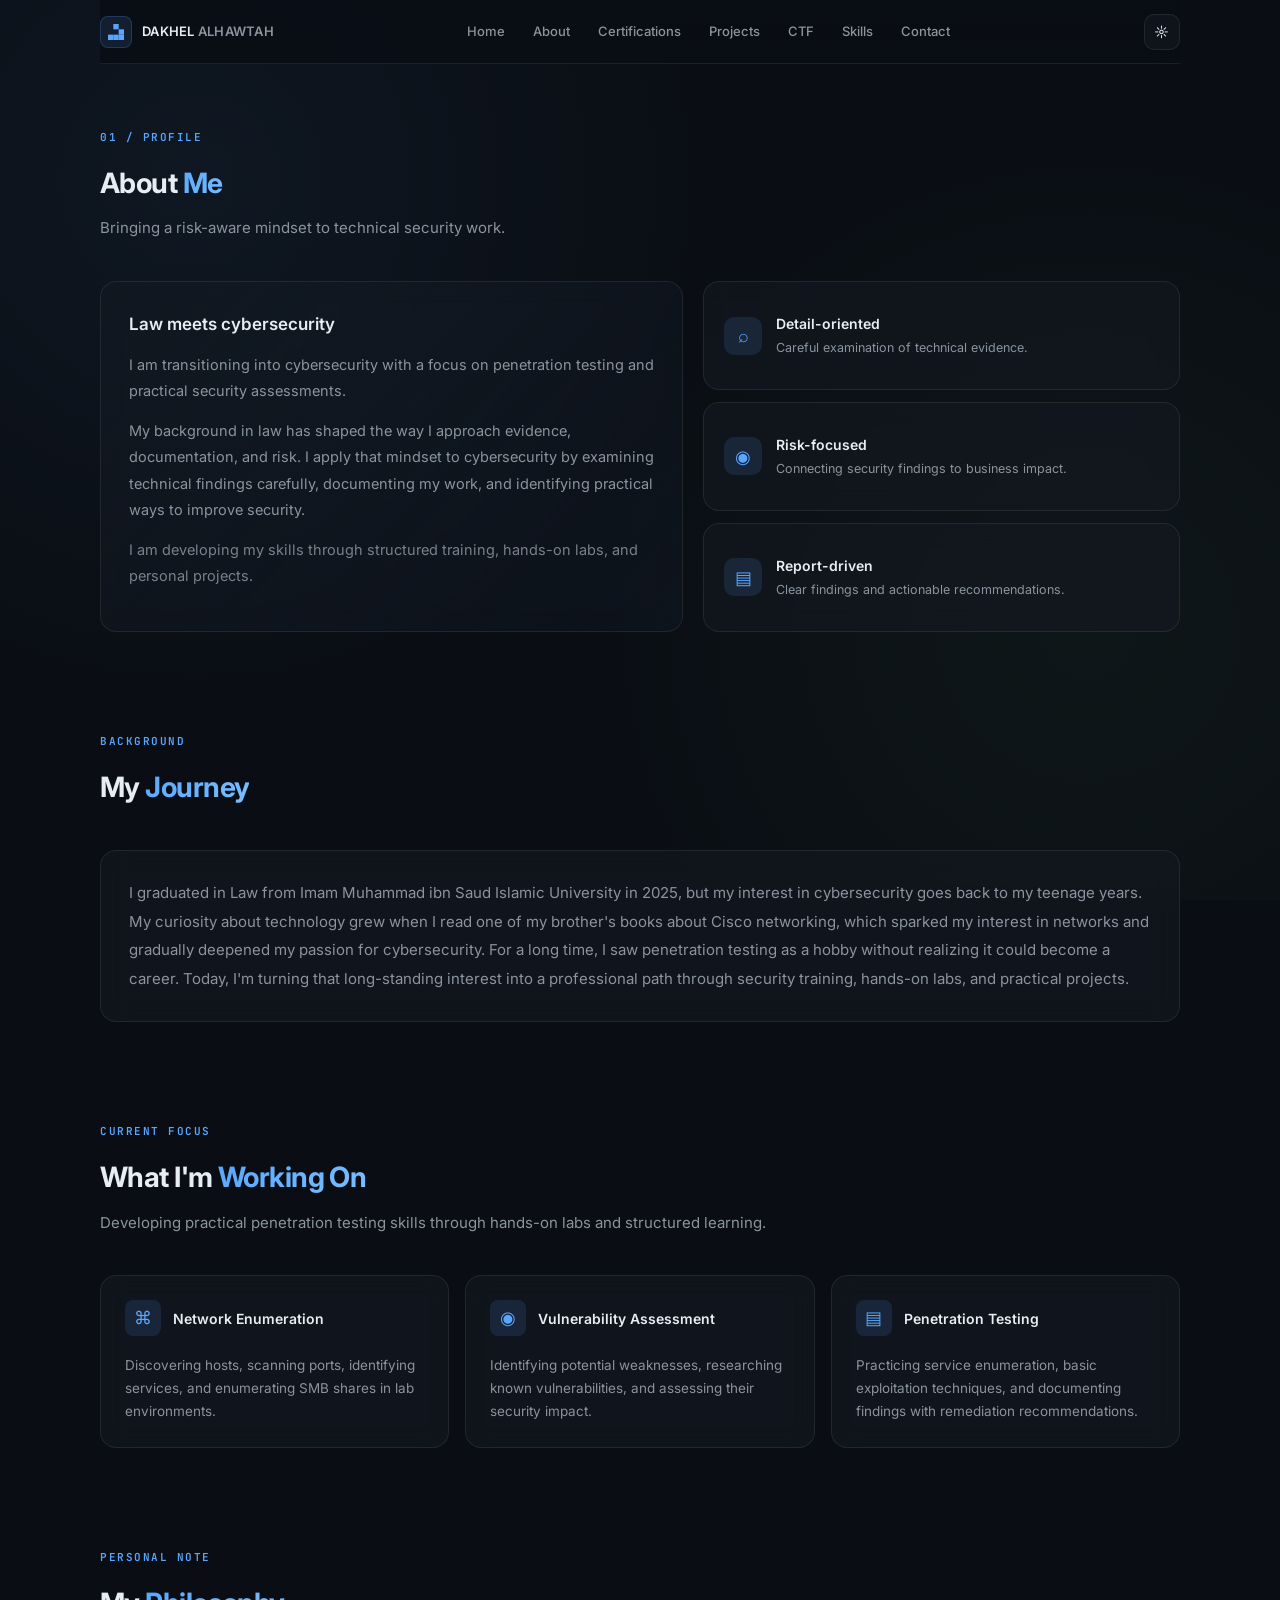
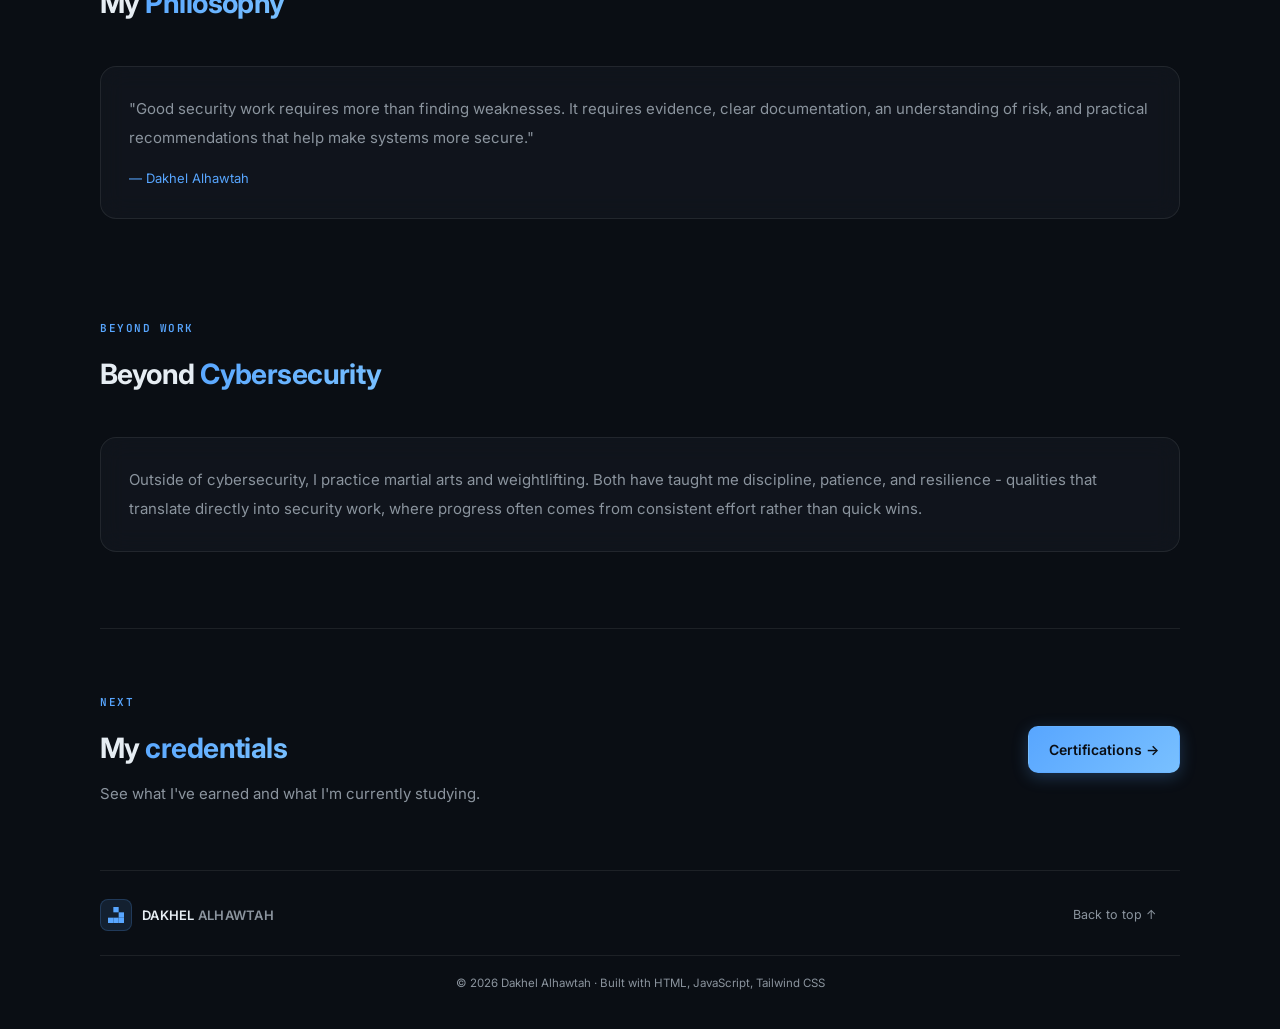
==== about.html @ 236fb813 "Add files via upload V2" ====
<!doctype html>
<html lang="en">
<head>
  <meta charset="utf-8">
  <meta name="viewport" content="width=device-width, initial-scale=1">
  <meta name="theme-color" content="#061018">
  <meta name="description" content="About Dakhel Alhawtah — cybersecurity professional transitioning from law into penetration testing and security assessments.">
  <title>About — Dakhel Alhawtah</title>
  <link rel="preconnect" href="https://fonts.googleapis.com">
  <link rel="preconnect" href="https://fonts.gstatic.com" crossorigin>
  <link href="https://fonts.googleapis.com/css2?family=Inter:wght@400;500;600;700;800&family=JetBrains+Mono:wght@400;500;600&display=swap" rel="stylesheet">
  <link rel="stylesheet" href="style.css">
</head>
<body>
  <header class="site-header">
    <a class="brand" href="index.html" aria-label="Dakhel home">
      <span class="brand-mark">
        <svg viewBox="0 0 3 3" xmlns="http://www.w3.org/2000/svg" width="16" height="16" aria-hidden="true">
          <rect x="1" y="0" width="1" height="1" fill="currentColor"/>
          <rect x="2" y="1" width="1" height="1" fill="currentColor"/>
          <rect x="0" y="2" width="1" height="1" fill="currentColor"/>
          <rect x="1" y="2" width="1" height="1" fill="currentColor"/>
          <rect x="2" y="2" width="1" height="1" fill="currentColor"/>
        </svg>
      </span>
      <span>DAKHEL <b>ALHAWTAH</b></span>
    </a>
    <button class="menu-toggle" id="menuToggle" aria-label="Open navigation" aria-expanded="false" type="button">☰</button>
    <nav class="nav" id="nav">
      <a href="index.html">Home</a>
      <a class="active" href="about.html">About</a>
      <a href="certifications.html">Certifications</a>
      <a href="projects.html">Projects</a>
      <a href="ctf.html">CTF</a>
      <a href="skills.html">Skills</a>
      <a href="contact.html">Contact</a>
    </nav>
    <button class="theme-toggle" id="themeToggle" aria-label="Toggle theme" type="button">☼</button>
  </header>

  <main>
    <section class="content-section section-wrap" id="about" style="padding-top:64px;">
      <div class="section-heading">
        <p class="eyebrow">01 / PROFILE</p>
        <h2>About <span>Me</span></h2>
        <p>Bringing a risk-aware mindset to technical security work.</p>
      </div>
      <div class="about-grid">
        <article class="panel about-main">
          <h3>Law meets cybersecurity</h3>
          <p>I am transitioning into cybersecurity with a focus on penetration testing and practical security assessments.</p>
          <p>My background in law has shaped the way I approach evidence, documentation, and risk. I apply that mindset to cybersecurity by examining technical findings carefully, documenting my work, and identifying practical ways to improve security.</p>
          <p class="muted">I am developing my skills through structured training, hands-on labs, and personal projects.</p>
        </article>
        <div class="value-cards">
          <article class="mini-panel"><span class="mini-icon">⌕</span><div><h3>Detail-oriented</h3><p>Careful examination of technical evidence.</p></div></article>
          <article class="mini-panel"><span class="mini-icon">◉</span><div><h3>Risk-focused</h3><p>Connecting security findings to business impact.</p></div></article>
          <article class="mini-panel"><span class="mini-icon">▤</span><div><h3>Report-driven</h3><p>Clear findings and actionable recommendations.</p></div></article>
        </div>
      </div>
    </section>

    <section class="content-section section-wrap">
      <div class="section-heading">
        <p class="eyebrow">BACKGROUND</p>
        <h2>My <span>Journey</span></h2>
      </div>
      <article class="panel" style="padding:28px;">
        <p style="font-size:15px;line-height:1.9;color:var(--muted);">
            I graduated in Law from Imam Muhammad ibn Saud Islamic University in 2025, but my interest in cybersecurity goes back to my teenage years. My curiosity about technology grew when I read one of my brother's books about Cisco networking, which sparked my interest in networks and gradually deepened my passion for cybersecurity.

            For a long time, I saw penetration testing as a hobby without realizing it could become a career. Today, I'm turning that long-standing interest into a professional path through security training, hands-on labs, and practical projects.
        </p>
      </article>
    </section>


    <section class="content-section section-wrap">
    <div class="section-heading">
        <p class="eyebrow">CURRENT FOCUS</p>
        <h2>What I'm <span>Working On</span></h2>
        <p>Developing practical penetration testing skills through hands-on labs and structured learning.</p>
    </div>

    <div class="skills-grid">
        <article class="panel skill-panel">
        <div class="skill-heading">
            <span>⌘</span>
            <h3>Network Enumeration</h3>
        </div>
        <p style="font-size:13.5px;color:var(--muted);line-height:1.7;">
            Discovering hosts, scanning ports, identifying services, and enumerating SMB shares in lab environments.
        </p>
        </article>

        <article class="panel skill-panel">
        <div class="skill-heading">
            <span>◉</span>
            <h3>Vulnerability Assessment</h3>
        </div>
        <p style="font-size:13.5px;color:var(--muted);line-height:1.7;">
            Identifying potential weaknesses, researching known vulnerabilities, and assessing their security impact.
        </p>
        </article>

        <article class="panel skill-panel">
        <div class="skill-heading">
            <span>▤</span>
            <h3>Penetration Testing</h3>
        </div>
        <p style="font-size:13.5px;color:var(--muted);line-height:1.7;">
            Practicing service enumeration, basic exploitation techniques, and documenting findings with remediation recommendations.
        </p>
        </article>
    </div>
    </section>


    <section class="content-section section-wrap">
      <div class="section-heading">
        <p class="eyebrow">PERSONAL NOTE</p>
        <h2>My <span>Philosophy</span></h2>
      </div>
      <article class="panel" style="padding:28px;">
        <p style="font-size:15px;line-height:1.9;color:var(--muted);">
          "Good security work requires more than finding weaknesses. It requires evidence, clear documentation, an understanding of risk, and practical recommendations that help make systems more secure."
        </p>
        <p style="margin-top:16px;font-size:13px;color:var(--accent);">— Dakhel Alhawtah</p>
      </article>
    </section>

    <section class="content-section section-wrap">
      <div class="section-heading">
        <p class="eyebrow">BEYOND WORK</p>
        <h2>Beyond <span>Cybersecurity</span></h2>
      </div>
      <article class="panel" style="padding:28px;">
        <p style="font-size:15px;line-height:1.9;color:var(--muted);">
          Outside of cybersecurity, I practice martial arts and weightlifting. Both have taught me discipline, patience, and resilience - qualities that translate directly into security work, where progress often comes from consistent effort rather than quick wins.
        </p>
      </article>
    </section>

    <section class="contact-section section-wrap">
      <div>
        <p class="eyebrow">NEXT</p>
        <h2>My <span>credentials</span></h2>
        <p>See what I've earned and what I'm currently studying.</p>
      </div>
      <div class="contact-actions">
        <a class="button primary" href="certifications.html">Certifications →</a>
      </div>
    </section>
  </main>

  <footer class="site-footer section-wrap">
    <a class="brand" href="index.html">
      <span class="brand-mark">
        <svg viewBox="0 0 3 3" xmlns="http://www.w3.org/2000/svg" width="16" height="16" aria-hidden="true">
          <rect x="1" y="0" width="1" height="1" fill="currentColor"/>
          <rect x="2" y="1" width="1" height="1" fill="currentColor"/>
          <rect x="0" y="2" width="1" height="1" fill="currentColor"/>
          <rect x="1" y="2" width="1" height="1" fill="currentColor"/>
          <rect x="2" y="2" width="1" height="1" fill="currentColor"/>
        </svg>
      </span>
      <span>DAKHEL <b>ALHAWTAH</b></span>
    </a>
    <a href="#about" class="back-top">Back to top ↑</a>
    <small>© <span id="year"></span> Dakhel Alhawtah · Built with HTML, JavaScript, Tailwind CSS</small>
  </footer>
  <script src="script.js"></script>
</body>
</html>
---- style.css ----
:root{
  --bg:#0a0e14;
  --bg-2:#0f141b;
  --panel:rgba(20,26,34,0.6);
  --panel-solid:#141a22;
  --text:#e6edf3;
  --muted:#8b949e;
  --border:rgba(255,255,255,0.08);
  --border-hover:rgba(255,255,255,0.16);
  --accent:#58a6ff;
  --accent-soft:rgba(88,166,255,0.12);
  --green:#7ee787;
  --shadow:0 8px 32px rgba(0,0,0,0.4);
  --radius:12px;
  --radius-lg:16px;
}

*{box-sizing:border-box;margin:0;padding:0}
html{scroll-behavior:smooth;scroll-padding-top:90px}

body{
  background:var(--bg);
  background-image:
    radial-gradient(circle at 15% 20%, rgba(88,166,255,0.06) 0%, transparent 40%),
    radial-gradient(circle at 85% 70%, rgba(126,231,135,0.04) 0%, transparent 40%);
  background-attachment:fixed;
  color:var(--text);
  font-family:Inter,-apple-system,BlinkMacSystemFont,"Segoe UI",sans-serif;
  line-height:1.65;
  font-size:15px;
  overflow-x:hidden;
  -webkit-font-smoothing:antialiased;
  min-height:100vh;
}
body.light{
  --bg:#fafbfc;
  --bg-2:#ffffff;
  --panel:rgba(255,255,255,0.7);
  --panel-solid:#ffffff;
  --text:#1f2328;
  --muted:#59636e;
  --border:rgba(0,0,0,0.08);
  --border-hover:rgba(0,0,0,0.16);
  --accent:#0969da;
  --accent-soft:rgba(9,105,218,0.08);
  --green:#1a7f37;
  --shadow:0 8px 32px rgba(0,0,0,0.08);
}
a{color:inherit;text-decoration:none}
button{font:inherit;cursor:pointer}

/* HEADER */
.site-header{
  height:64px;
  display:flex;
  align-items:center;
  justify-content:space-between;
  gap:20px;
  border-bottom:1px solid var(--border);
  position:sticky;
  top:0;
  z-index:100;
  background:color-mix(in srgb,var(--bg) 85%,transparent);
  backdrop-filter:blur(16px);
  -webkit-backdrop-filter:blur(16px);
}
.section-wrap,.site-header{
  width:min(1080px,calc(100% - 40px));
  margin-inline:auto;
}
.brand{
  display:inline-flex;
  align-items:center;
  gap:10px;
  font-size:13px;
  letter-spacing:0.02em;
  font-weight:600;
  transition:opacity .2s;
}
.brand:hover{opacity:.85}
.brand b{font-weight:600;color:var(--muted)}
.brand-mark{
  width:32px;
  height:32px;
  display:grid;
  place-items:center;
  border-radius:8px;
  background:var(--accent-soft);
  border:1px solid rgba(88,166,255,0.2);
  color:var(--accent);
  transition:all .25s;
}
.brand:hover .brand-mark{
  background:var(--accent);
  color:var(--bg);
  transform:rotate(-4deg) scale(1.05);
}
.nav{display:flex;gap:4px;align-items:center}
.nav a{
  font-size:13px;
  color:var(--muted);
  padding:8px 12px;
  border-radius:8px;
  transition:all .2s;
  font-weight:500;
}
.nav a:hover{color:var(--text);background:var(--accent-soft)}
.nav a.active{
  color:var(--accent);
  background:var(--accent-soft);
}
.theme-toggle,.menu-toggle{
  border:1px solid var(--border);
  background:var(--panel);
  color:var(--text);
  width:36px;
  height:36px;
  border-radius:10px;
  font-size:14px;
  display:grid;
  place-items:center;
  transition:all .2s;
  backdrop-filter:blur(8px);
}
.theme-toggle:hover,.menu-toggle:hover{
  border-color:var(--border-hover);
  background:var(--panel-solid);
}
.menu-toggle{display:none}

/* HERO */
.hero{
  padding:88px 0 72px;
  display:grid;
  grid-template-columns:1.1fr 0.9fr;
  gap:64px;
  align-items:center;
}
.eyebrow{
  font-size:11px;
  letter-spacing:0.14em;
  text-transform:uppercase;
  color:var(--accent);
  margin-bottom:14px;
  font-weight:600;
  font-family:'JetBrains Mono',monospace;
}
.hello{color:var(--muted);font-size:16px;margin-bottom:6px}
.hero h1{
  font-size:clamp(40px,5vw,60px);
  font-weight:800;
  letter-spacing:-0.03em;
  line-height:1.1;
  margin-bottom:14px;
  background:linear-gradient(135deg, var(--text) 30%, var(--accent) 100%);
  -webkit-background-clip:text;
  background-clip:text;
  -webkit-text-fill-color:transparent;
}
.hero h1 span{
  background:linear-gradient(135deg, var(--accent) 0%, #79c0ff 100%);
  -webkit-background-clip:text;
  background-clip:text;
  -webkit-text-fill-color:transparent;
}
.hero h2{
  font-size:17px;
  font-weight:400;
  color:var(--muted);
  margin-bottom:22px;
  line-height:1.55;
}
.hero h2 i{font-style:normal;color:var(--border-hover);margin:0 8px}
.hero-description{
  font-size:15px;
  color:var(--muted);
  max-width:500px;
  margin-bottom:32px;
  line-height:1.75;
}
.hero-actions{display:flex;gap:12px;flex-wrap:wrap}
.button{
  display:inline-flex;
  align-items:center;
  gap:8px;
  padding:11px 20px;
  border-radius:10px;
  font-size:14px;
  font-weight:600;
  transition:all .25s cubic-bezier(0.4, 0, 0.2, 1);
  border:1px solid transparent;
  cursor:pointer;
}
.button.primary{
  background:linear-gradient(135deg, var(--accent) 0%, #79c0ff 100%);
  color:#0a0e14;
  box-shadow:0 4px 16px rgba(88,166,255,0.25);
}
.button.primary:hover{
  transform:translateY(-2px);
  box-shadow:0 8px 24px rgba(88,166,255,0.35);
}
.button.secondary{
  border-color:var(--border);
  color:var(--text);
  background:var(--panel);
  backdrop-filter:blur(8px);
}
.button.secondary:hover{
  border-color:var(--accent);
  color:var(--accent);
  background:var(--accent-soft);
}

.social-links{
  display:flex;
  gap:20px;
  margin-top:30px;
}
.social-links a{
  font-size:13px;
  color:var(--muted);
  display:inline-flex;
  align-items:center;
  gap:8px;
  transition:color .2s;
  font-weight:500;
}
.social-links a:hover{color:var(--accent)}
.social-links a span{font-size:13px}

.location{
  display:flex;
  align-items:center;
  gap:8px;
  font-size:12px;
  color:var(--muted);
  margin-top:28px;
}
.location span{font-size:14px;color:var(--accent)}
.status-dot{
  width:6px;height:6px;border-radius:50%;
  background:var(--green);
  display:inline-block;
  margin-left:4px;
  box-shadow:0 0 8px var(--green);
  animation:pulse 2s ease-in-out infinite;
}
@keyframes pulse{
  0%,100%{opacity:1}
  50%{opacity:0.5}
}

/* TERMINAL */
.hero-visual{
  position:relative;
  display:grid;
  place-items:center;
  height:340px;
}
.terminal-window{
  width:100%;
  max-width:420px;
  background:var(--bg-2);
  border:1px solid var(--border);
  border-radius:var(--radius-lg);
  overflow:hidden;
  font-family:'JetBrains Mono',monospace;
  box-shadow:var(--shadow), 0 0 0 1px rgba(88,166,255,0.05);
  transition:transform .3s;
}
.terminal-window:hover{transform:translateY(-4px)}
.terminal-top{
  display:flex;
  align-items:center;
  gap:8px;
  padding:12px 16px;
  border-bottom:1px solid var(--border);
  background:var(--panel-solid);
}
.terminal-top>span{
  width:11px;height:11px;border-radius:50%;
  background:#3d4450;
}
.terminal-top>span:nth-child(1){background:#ff5f56}
.terminal-top>span:nth-child(2){background:#ffbd2e}
.terminal-top>span:nth-child(3){background:#27c93f}
.terminal-top small{
  margin-left:auto;
  font-size:11px;
  color:var(--muted);
}
.terminal-content{
  padding:20px 18px;
  font-size:12.5px;
  line-height:2;
}
.terminal-content p{margin-bottom:6px}
.term-green{color:var(--green)}
.term-blue{color:var(--accent)}
.term-output{color:var(--muted);padding-left:12px}
.cursor{
  display:inline-block;
  width:8px;
  height:14px;
  background:var(--accent);
  vertical-align:middle;
  animation:blink 1s steps(2) infinite;
}
@keyframes blink{50%{opacity:0}}

/* STATS */
.stats-strip{
  display:grid;
  grid-template-columns:repeat(4,1fr);
  gap:0;
  margin-top:56px;
  padding:28px 0;
  border-top:1px solid var(--border);
  border-bottom:1px solid var(--border);
}
.stats-strip>div{
  display:flex;
  flex-direction:column;
  align-items:center;
  gap:6px;
  border-right:1px solid var(--border);
  padding:0 16px;
}
.stats-strip>div:last-child{border-right:0}
.stats-strip strong{
  font-size:24px;
  font-weight:700;
  background:linear-gradient(135deg, var(--text), var(--accent));
  -webkit-background-clip:text;
  background-clip:text;
  -webkit-text-fill-color:transparent;
  letter-spacing:-0.02em;
}
.stats-strip strong span{
  background:linear-gradient(135deg, var(--accent), #79c0ff);
  -webkit-background-clip:text;
  background-clip:text;
  -webkit-text-fill-color:transparent;
}
.stats-strip small{
  font-size:11.5px;
  color:var(--muted);
  text-align:center;
  font-weight:500;
}

/* CONTENT */
.content-section{padding:80px 0 20px}
.section-heading{margin-bottom:40px}
.section-heading h2,.contact-section h2{
  font-size:28px;
  font-weight:700;
  letter-spacing:-0.02em;
  margin-bottom:10px;
}
.section-heading h2 span,.contact-section h2 span{
  background:linear-gradient(135deg, var(--accent), #79c0ff);
  -webkit-background-clip:text;
  background-clip:text;
  -webkit-text-fill-color:transparent;
}
.section-heading>p:last-child,.contact-section>div>p:not(.eyebrow){
  font-size:15px;
  color:var(--muted);
  line-height:1.65;
}

/* CARDS */
.panel,.mini-panel,.credential-card,.project-card,.ctf-card{
  background:var(--panel);
  border:1px solid var(--border);
  border-radius:var(--radius-lg);
  backdrop-filter:blur(12px);
  -webkit-backdrop-filter:blur(12px);
  transition:all .3s cubic-bezier(0.4, 0, 0.2, 1);
}

/* ABOUT */
.about-grid{
  display:grid;
  grid-template-columns:1.1fr 0.9fr;
  gap:20px;
}
.about-main{
  padding:28px;
  background:linear-gradient(135deg, var(--panel) 0%, rgba(88,166,255,0.03) 100%);
}
.about-main:hover{
  border-color:var(--border-hover);
  transform:translateY(-2px);
}
.about-main h3{
  font-size:17px;
  margin-bottom:14px;
  font-weight:600;
}
.about-main p{
  font-size:14.5px;
  color:var(--muted);
  margin-bottom:14px;
  line-height:1.8;
}
.about-main .muted{opacity:.85}
.value-cards{display:grid;gap:12px}
.mini-panel{
  display:flex;
  align-items:center;
  gap:14px;
  padding:18px 20px;
}
.mini-panel:hover{
  border-color:var(--accent);
  background:var(--accent-soft);
  transform:translateX(4px);
}
.mini-icon{
  color:var(--accent);
  font-size:18px;
  flex-shrink:0;
  width:38px;
  height:38px;
  display:grid;
  place-items:center;
  background:var(--accent-soft);
  border-radius:10px;
}
.mini-panel h3{
  font-size:14px;
  margin-bottom:3px;
  font-weight:600;
}
.mini-panel p{
  font-size:12.5px;
  color:var(--muted);
}

/* CERTIFICATIONS */
.credential-grid{
  display:grid;
  grid-template-columns:repeat(2,1fr);
  gap:14px;
}
.credential-card{
  padding:20px 22px;
  display:flex;
  align-items:center;
  gap:16px;
}
.credential-card:hover{
  border-color:var(--border-hover);
  transform:translateY(-2px);
  box-shadow:0 8px 24px rgba(0,0,0,0.2);
}
.credential-icon{
  width:44px;
  height:44px;
  flex-shrink:0;
  display:grid;
  place-items:center;
  background:linear-gradient(135deg, var(--accent-soft), rgba(88,166,255,0.04));
  border:1px solid rgba(88,166,255,0.15);
  color:var(--accent);
  border-radius:10px;
  font-size:12px;
  font-weight:700;
  font-family:'JetBrains Mono',monospace;
}
.credential-card h3{
  font-size:14px;
  margin-bottom:3px;
  font-weight:600;
}
.credential-card p{
  font-size:12.5px;
  color:var(--muted);
}
.credential-tag{
  margin-left:auto;
  font-size:10.5px;
  color:var(--green);
  background:rgba(126,231,135,0.1);
  border:1px solid rgba(126,231,135,0.2);
  padding:4px 10px;
  border-radius:6px;
  white-space:nowrap;
  font-weight:600;
  font-family:'JetBrains Mono',monospace;
}
.credential-tag.training{
  color:var(--accent);
  background:var(--accent-soft);
  border-color:rgba(88,166,255,0.2);
}
.learning-bar{
  display:flex;
  align-items:center;
  gap:16px;
  padding:20px 22px;
  margin-top:16px;
  background:linear-gradient(135deg, var(--accent-soft), transparent);
  border:1px solid rgba(88,166,255,0.2);
  border-radius:var(--radius-lg);
}
.learning-icon{
  color:var(--accent);
  font-size:20px;
  width:36px;
  height:36px;
  display:grid;
  place-items:center;
  background:var(--accent-soft);
  border-radius:8px;
}
.learning-bar b{
  font-size:14px;
  font-weight:600;
  display:block;
  color:var(--accent);
}
.learning-bar p{
  font-size:13px;
  color:var(--muted);
  margin-top:2px;
}
.learning-bar p span{color:var(--border-hover);margin:0 6px}

/* CTF */
.ctf-card{
  display:flex;
  gap:24px;
  padding:28px;
  position:relative;
  overflow:hidden;
  transition:all .3s cubic-bezier(0.4, 0, 0.2, 1);
}

.ctf-card::before{
  content:"";
  position:absolute;
  top:0;
  left:0;
  right:0;
  height:2px;
  background:linear-gradient(90deg, transparent, var(--accent), transparent);
  opacity:0;
  transition:opacity .3s;
}

.ctf-card:hover{
  border-color:var(--accent);
  transform:translateY(-4px);
  box-shadow:0 16px 40px rgba(88,166,255,0.15), 0 0 24px rgba(88,166,255,0.08);
}

.ctf-card:hover::before{
  opacity:1;
}

.ctf-emblem{
  width:52px;
  height:52px;
  flex-shrink:0;
  display:grid;
  place-items:center;
  background:linear-gradient(135deg, var(--accent-soft), rgba(126,231,135,0.08));
  border:1px solid rgba(88,166,255,0.2);
  border-radius:12px;
  color:var(--accent);
  font-size:26px;
}

.ctf-body{flex:1}

.ctf-title{
  display:flex;
  align-items:center;
  justify-content:space-between;
  gap:16px;
  margin-bottom:14px;
  flex-wrap:wrap;
}

.ctf-title h3{
  font-size:17px;
  font-weight:600;
}

.rank-pill{
  font-size:11.5px;
  color:var(--green);
  background:rgba(126,231,135,0.1);
  border:1px solid rgba(126,231,135,0.25);
  padding:6px 12px;
  border-radius:8px;
  white-space:nowrap;
  font-weight:600;
  font-family:'JetBrains Mono',monospace;
}

.ctf-body>p{
  font-size:14.5px;
  color:var(--muted);
  margin-bottom:16px;
  line-height:1.75;
}

/* ⚠️ هذه السطور كانت مفقودة */
.ctf-tags,.project-tags,.skill-tags{
  display:flex;
  gap:8px;
  flex-wrap:wrap;
  margin-top:14px;
}

.ctf-tags span,.project-tags span,.skill-tags span{
  font-size:11.5px;
  color:var(--muted);
  background:var(--bg-2);
  border:1px solid var(--border);
  padding:5px 11px;
  border-radius:6px;
  font-weight:500;
  transition:all .2s;
  display:inline-block;
}

.ctf-tags span:hover,.project-tags span:hover,.skill-tags span:hover{
  border-color:var(--accent);
  color:var(--accent);
}

.ctf-secondary{
  border-top:1px solid var(--border);
  margin-top:18px;
  padding-top:16px;
  display:flex;
  gap:14px;
  align-items:center;
  font-size:13px;
}

.ctf-secondary b{font-weight:600}
.ctf-secondary span{color:var(--muted)}

/* SKILLS */
.skills-grid{
  display:grid;
  grid-template-columns:repeat(3,1fr);
  gap:16px;
}
.skill-panel{padding:24px}
.skill-panel:hover{
  border-color:var(--accent);
  transform:translateY(-4px);
  box-shadow:0 12px 32px rgba(88,166,255,0.1);
}
.skill-heading{
  display:flex;
  align-items:center;
  gap:12px;
  margin-bottom:18px;
}
.skill-heading>span{
  color:var(--accent);
  font-size:18px;
  width:36px;
  height:36px;
  display:grid;
  place-items:center;
  background:var(--accent-soft);
  border-radius:8px;
}
.skill-heading h3{
  font-size:14px;
  font-weight:600;
}

/* PROJECTS */
.projects-grid{
  display:grid;
  grid-template-columns:repeat(2,1fr);
  gap:16px;
}
.project-card{
  padding:26px;
  display:flex;
  flex-direction:column;
  position:relative;
  overflow:hidden;
}
.project-card::before{
  content:"";
  position:absolute;
  top:0;left:0;right:0;
  height:2px;
  background:linear-gradient(90deg, transparent, var(--accent), transparent);
  opacity:0;
  transition:opacity .3s;
}
.project-card:hover::before{opacity:1}
.project-card:hover{
  border-color:var(--border-hover);
  transform:translateY(-4px);
  box-shadow:0 16px 40px rgba(0,0,0,0.25);
}
.project-top{
  display:flex;
  justify-content:space-between;
  align-items:center;
  margin-bottom:16px;
}
.project-symbol{
  font-size:22px;
  color:var(--accent);
  width:42px;
  height:42px;
  display:grid;
  place-items:center;
  background:var(--accent-soft);
  border-radius:10px;
}
.project-symbol.blue{color:#79c0ff;background:rgba(121,192,255,0.1)}
.project-symbol.purple{color:#a78bfa;background:rgba(167,139,250,0.1)}
.project-symbol.green{color:var(--green);background:rgba(126,231,135,0.1)}
.project-status{
  font-size:11px;
  color:var(--muted);
  background:var(--bg-2);
  border:1px solid var(--border);
  padding:5px 11px;
  border-radius:6px;
  font-weight:500;
}
.project-status i{
  display:inline-block;
  width:5px;height:5px;
  border-radius:50%;
  background:var(--green);
  margin-right:6px;
  box-shadow:0 0 6px var(--green);
  animation:pulse 2s infinite;
}
.project-type{
  font-size:10.5px;
  letter-spacing:0.12em;
  color:var(--accent);
  margin-bottom:8px;
  text-transform:uppercase;
  font-weight:600;
  font-family:'JetBrains Mono',monospace;
}
.project-card h3{
  font-size:16px;
  font-weight:600;
  margin-bottom:10px;
}
.project-card>p:not(.project-type){
  font-size:13.5px;
  color:var(--muted);
  line-height:1.7;
  margin-bottom:16px;
  flex-grow:1;
}
.project-tags{margin-bottom:20px}
.project-link{
  border-top:1px solid var(--border);
  padding-top:16px;
  margin-top:auto;
  font-size:13.5px;
  color:var(--accent);
  font-weight:600;
  display:flex;
  justify-content:space-between;
  align-items:center;
  transition:all .2s;
}
.project-link:hover{gap:12px}

/* CONTACT */
.contact-section{
  display:flex;
  align-items:center;
  justify-content:space-between;
  gap:32px;
  padding:64px 0;
  margin-top:56px;
  border-top:1px solid var(--border);
  flex-wrap:wrap;
}
.contact-section h2{font-size:28px}
.contact-actions{display:flex;gap:12px;flex-wrap:wrap}

/* FOOTER */
.site-footer{
  display:grid;
  grid-template-columns:1fr 1fr auto;
  align-items:center;
  gap:24px;
  border-top:1px solid var(--border);
  padding:28px 0 36px;
}
.site-footer>p{
  font-size:12.5px;
  color:var(--muted);
  text-align:center;
}
.back-top{
  font-size:12.5px;
  color:var(--muted);
  text-align:right;
  transition:color .2s;
}
.back-top:hover{color:var(--accent)}
.site-footer>small{
  grid-column:1/-1;
  border-top:1px solid var(--border);
  padding-top:18px;
  text-align:center;
  color:var(--muted);
  font-size:11.5px;
}

/* RESPONSIVE */
@media(max-width:900px){
  .hero{grid-template-columns:1fr;gap:48px;padding:64px 0}
  .hero-visual{height:auto}
  .skills-grid{grid-template-columns:1fr 1fr}
  .skill-panel:last-child{grid-column:1/-1}
}
@media(max-width:700px){
  .section-wrap,.site-header{width:calc(100% - 32px)}
  .menu-toggle{display:grid}
  .nav{
    display:none;
    position:absolute;
    top:64px;
    left:0;
    right:0;
    padding:16px;
    background:var(--bg-2);
    border-bottom:1px solid var(--border);
    flex-direction:column;
    align-items:stretch;
    gap:4px;
  }
  .nav.open{display:flex}
  .nav a{padding:12px 16px}
  .stats-strip{
    grid-template-columns:repeat(2,1fr);
    row-gap:20px;
    padding:24px 0;
  }
  .stats-strip>div:nth-child(2){border-right:0}
  .stats-strip>div:nth-child(3),.stats-strip>div:nth-child(4){
    border-top:1px solid var(--border);
    padding-top:20px;
  }
  .about-grid,.credential-grid,.projects-grid,.skills-grid{grid-template-columns:1fr}
  .skill-panel:last-child{grid-column:auto}
  .ctf-card{flex-direction:column;padding:22px}
  .contact-section{flex-direction:column;align-items:flex-start}
  .site-footer{grid-template-columns:1fr;text-align:center}
  .site-footer>p,.back-top{text-align:center}
}

@media(prefers-reduced-motion:reduce){
  *,*::before,*::after{
    animation-duration:0.01ms !important;
    transition-duration:0.01ms !important;
  }
}

/* ============================================
   METHODOLOGY GRID — Phases I Follow
   ============================================ */

.methodology-grid{
  display:grid;
  grid-template-columns:1fr 1.15fr;
  gap:16px;
  align-items:stretch;
}

.methodology-intro{
  padding:28px;
  display:flex;
  flex-direction:column;
  justify-content:flex-start;
  position:relative;
  overflow:hidden;
  transition:all .3s cubic-bezier(0.4, 0, 0.2, 1);
}

.methodology-intro::before{
  content:"";
  position:absolute;
  top:0;
  left:0;
  right:0;
  height:2px;
  background:linear-gradient(90deg, transparent, var(--accent), transparent);
  opacity:0;
  transition:opacity .3s;
}

.methodology-intro:hover{
  border-color:var(--accent);
  transform:translateY(-4px);
  box-shadow:0 16px 40px rgba(88,166,255,0.15), 0 0 24px rgba(88,166,255,0.08);
}

.methodology-intro:hover::before{
  opacity:1;
}

.methodology-intro h3{
  font-size:16px;
  margin-bottom:14px;
  font-weight:600;
  color:var(--text);
}

.methodology-intro p{
  font-size:14px;
  line-height:1.8;
  color:var(--muted);
  margin-bottom:12px;
}

.methodology-intro .muted{
  opacity:.8;
  font-size:13.5px;
}

@media(max-width:800px){
  .methodology-grid{
    grid-template-columns:1fr;
  }
}

/* ============================================
   ARTISTIC PROGRESSIVE BLUR — Fade Effect
   ============================================ */

.blur-fade {
  position: relative;
  mask-image: linear-gradient(180deg,
    black 0%,
    black 40%,
    rgba(0,0,0,0.7) 70%,
    rgba(0,0,0,0.2) 90%,
    transparent 100%
  );
  -webkit-mask-image: linear-gradient(180deg,
    black 0%,
    black 40%,
    rgba(0,0,0,0.7) 70%,
    rgba(0,0,0,0.2) 90%,
    transparent 100%
  );
  pointer-events: none;
}

/* Optional: subtle blur overlay */
.blur-fade::after {
  content: "";
  position: absolute;
  inset: 0;
  background: linear-gradient(180deg,
    transparent 0%,
    transparent 50%,
    rgba(10,14,20,0.4) 80%,
    rgba(10,14,20,0.9) 100%
  );
  pointer-events: none;
}
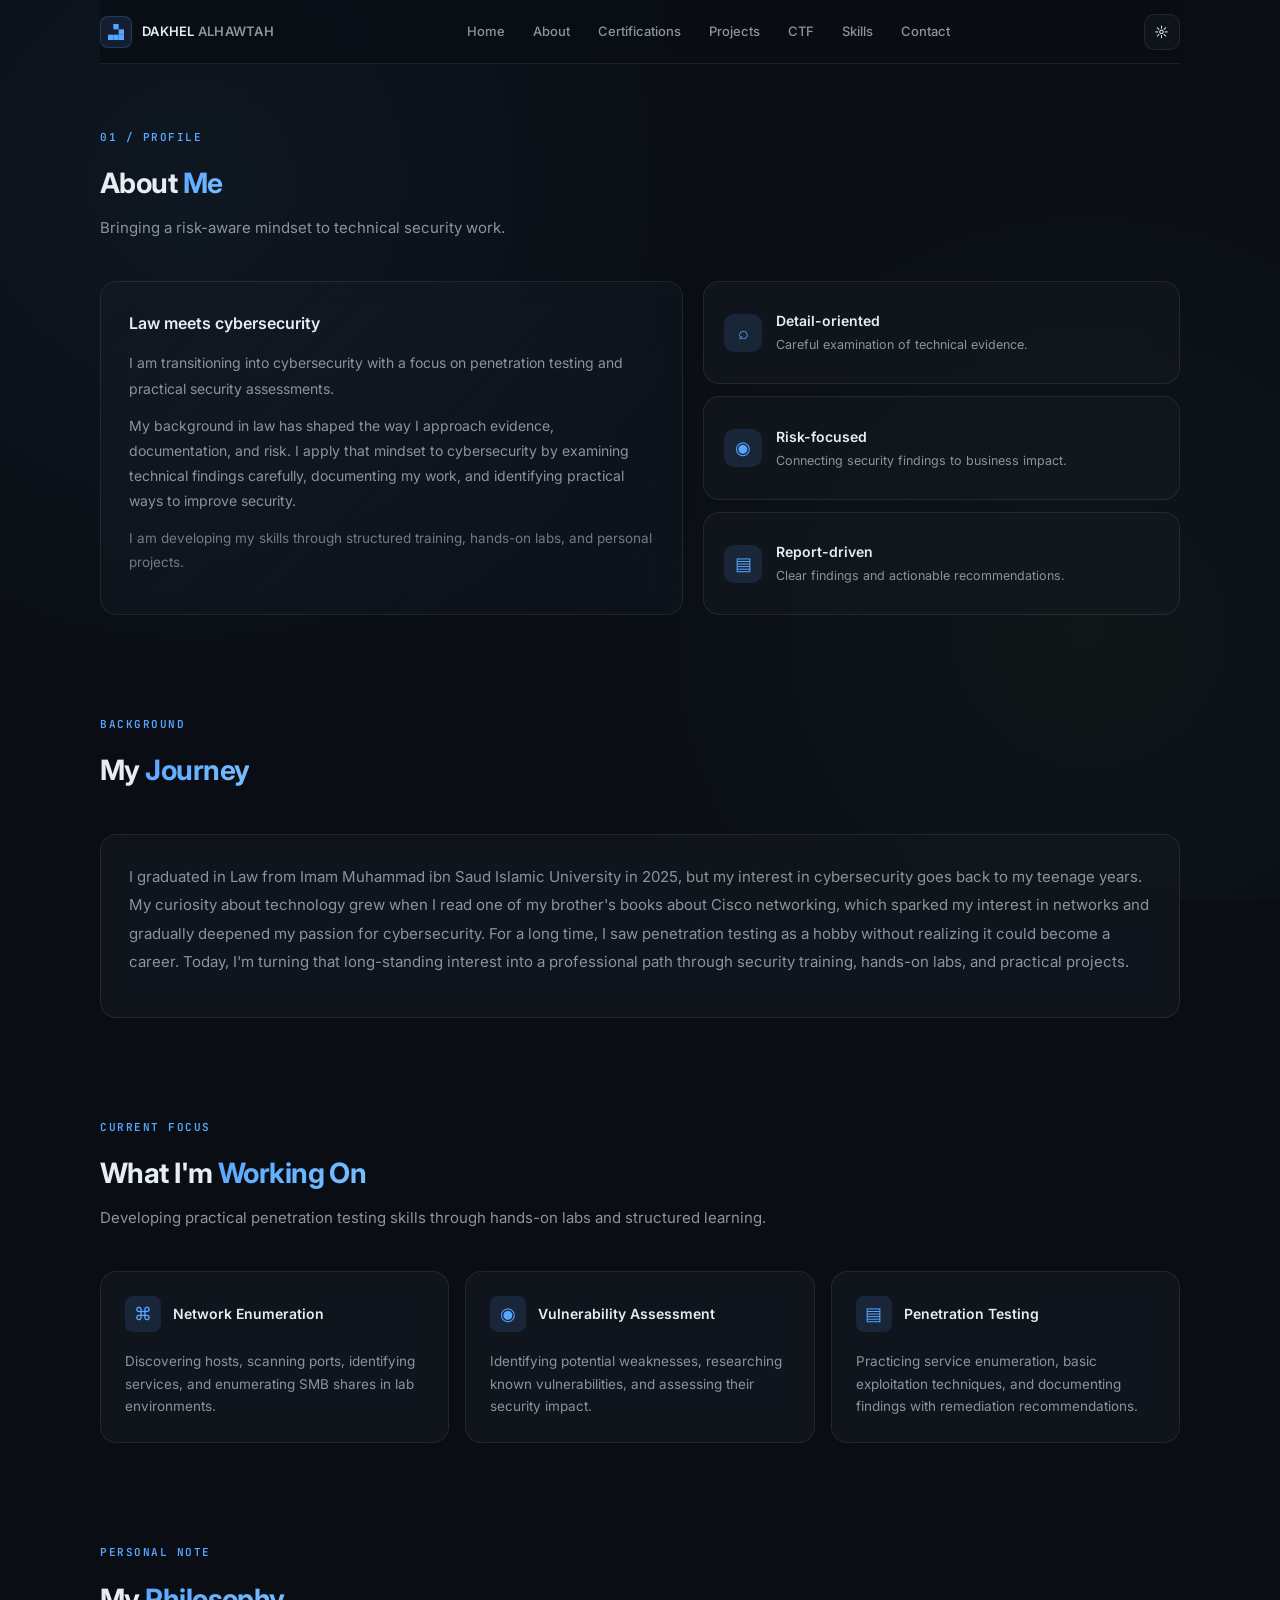
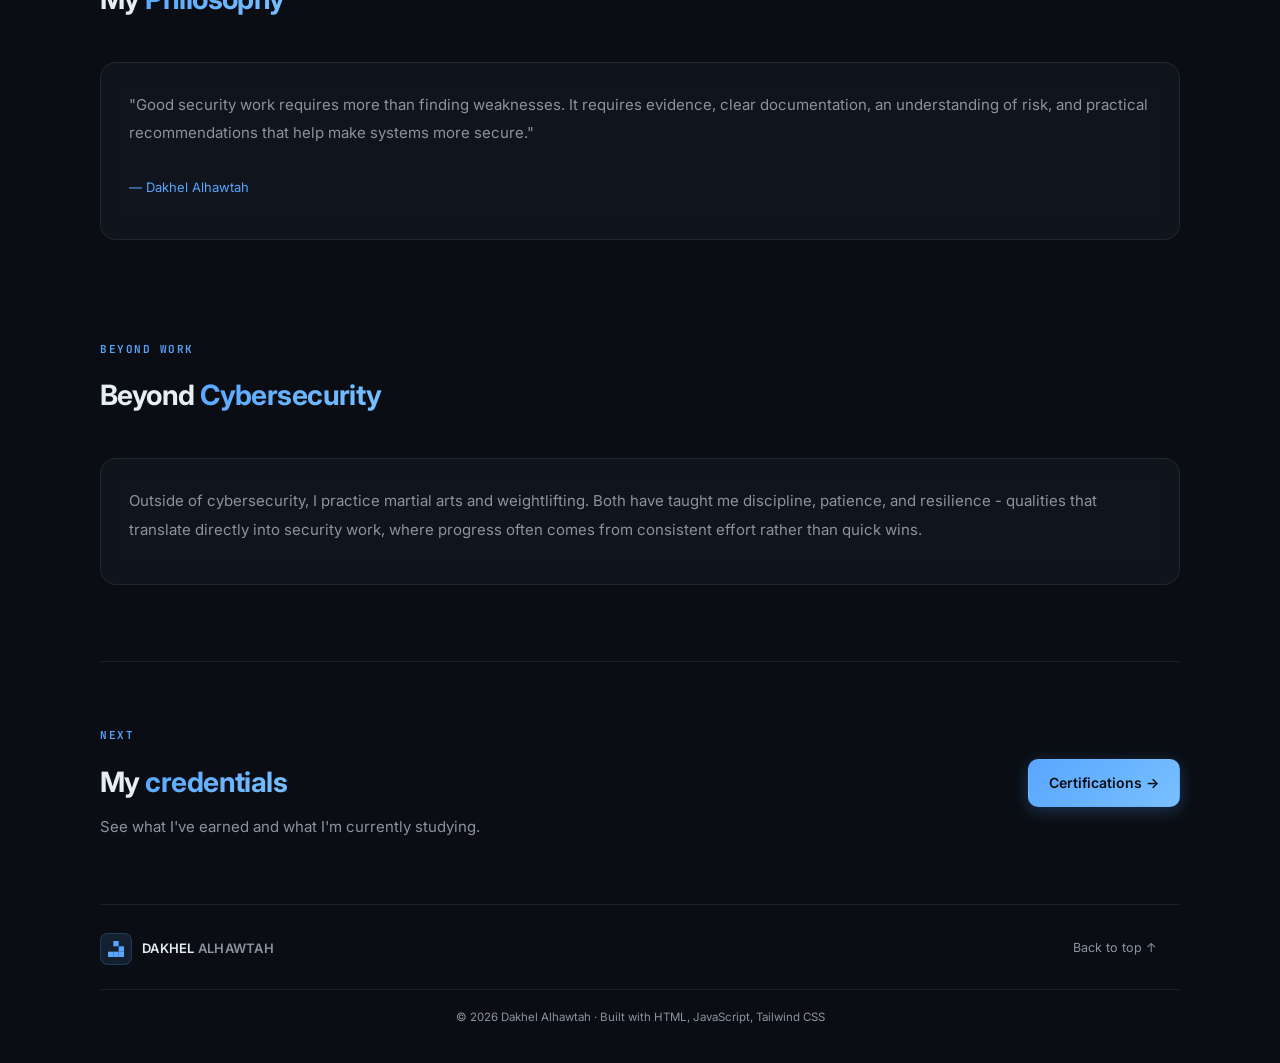
==== commit bb25b368: "update about.html fixing design" ====
--- a/about.html
+++ b/about.html
@@ -46,7 +46,8 @@
         <p>Bringing a risk-aware mindset to technical security work.</p>
       </div>
       <div class="about-grid">
-        <article class="panel about-main">
+        <!-- <article class="panel about-main"> -->
+        <article class="panel about-main methodology-intro">
           <h3>Law meets cybersecurity</h3>
           <p>I am transitioning into cybersecurity with a focus on penetration testing and practical security assessments.</p>
           <p>My background in law has shaped the way I approach evidence, documentation, and risk. I apply that mindset to cybersecurity by examining technical findings carefully, documenting my work, and identifying practical ways to improve security.</p>
@@ -65,8 +66,8 @@
         <p class="eyebrow">BACKGROUND</p>
         <h2>My <span>Journey</span></h2>
       </div>
-      <article class="panel" style="padding:28px;">
-        <p style="font-size:15px;line-height:1.9;color:var(--muted);">
+      <article class="panel methodology-intro">
+  <p style="font-size:15px;line-height:1.9;color:var(--muted);">
             I graduated in Law from Imam Muhammad ibn Saud Islamic University in 2025, but my interest in cybersecurity goes back to my teenage years. My curiosity about technology grew when I read one of my brother's books about Cisco networking, which sparked my interest in networks and gradually deepened my passion for cybersecurity.
 
             For a long time, I saw penetration testing as a hobby without realizing it could become a career. Today, I'm turning that long-standing interest into a professional path through security training, hands-on labs, and practical projects.
@@ -121,8 +122,8 @@
         <p class="eyebrow">PERSONAL NOTE</p>
         <h2>My <span>Philosophy</span></h2>
       </div>
-      <article class="panel" style="padding:28px;">
-        <p style="font-size:15px;line-height:1.9;color:var(--muted);">
+      <article class="panel methodology-intro">
+  <p style="font-size:15px;line-height:1.9;color:var(--muted);">
           "Good security work requires more than finding weaknesses. It requires evidence, clear documentation, an understanding of risk, and practical recommendations that help make systems more secure."
         </p>
         <p style="margin-top:16px;font-size:13px;color:var(--accent);">— Dakhel Alhawtah</p>
@@ -134,8 +135,8 @@
         <p class="eyebrow">BEYOND WORK</p>
         <h2>Beyond <span>Cybersecurity</span></h2>
       </div>
-      <article class="panel" style="padding:28px;">
-        <p style="font-size:15px;line-height:1.9;color:var(--muted);">
+      <article class="panel methodology-intro">
+  <p style="font-size:15px;line-height:1.9;color:var(--muted);">
           Outside of cybersecurity, I practice martial arts and weightlifting. Both have taught me discipline, patience, and resilience - qualities that translate directly into security work, where progress often comes from consistent effort rather than quick wins.
         </p>
       </article>
@@ -171,4 +172,4 @@
   </footer>
   <script src="script.js"></script>
 </body>
-</html>+</html>
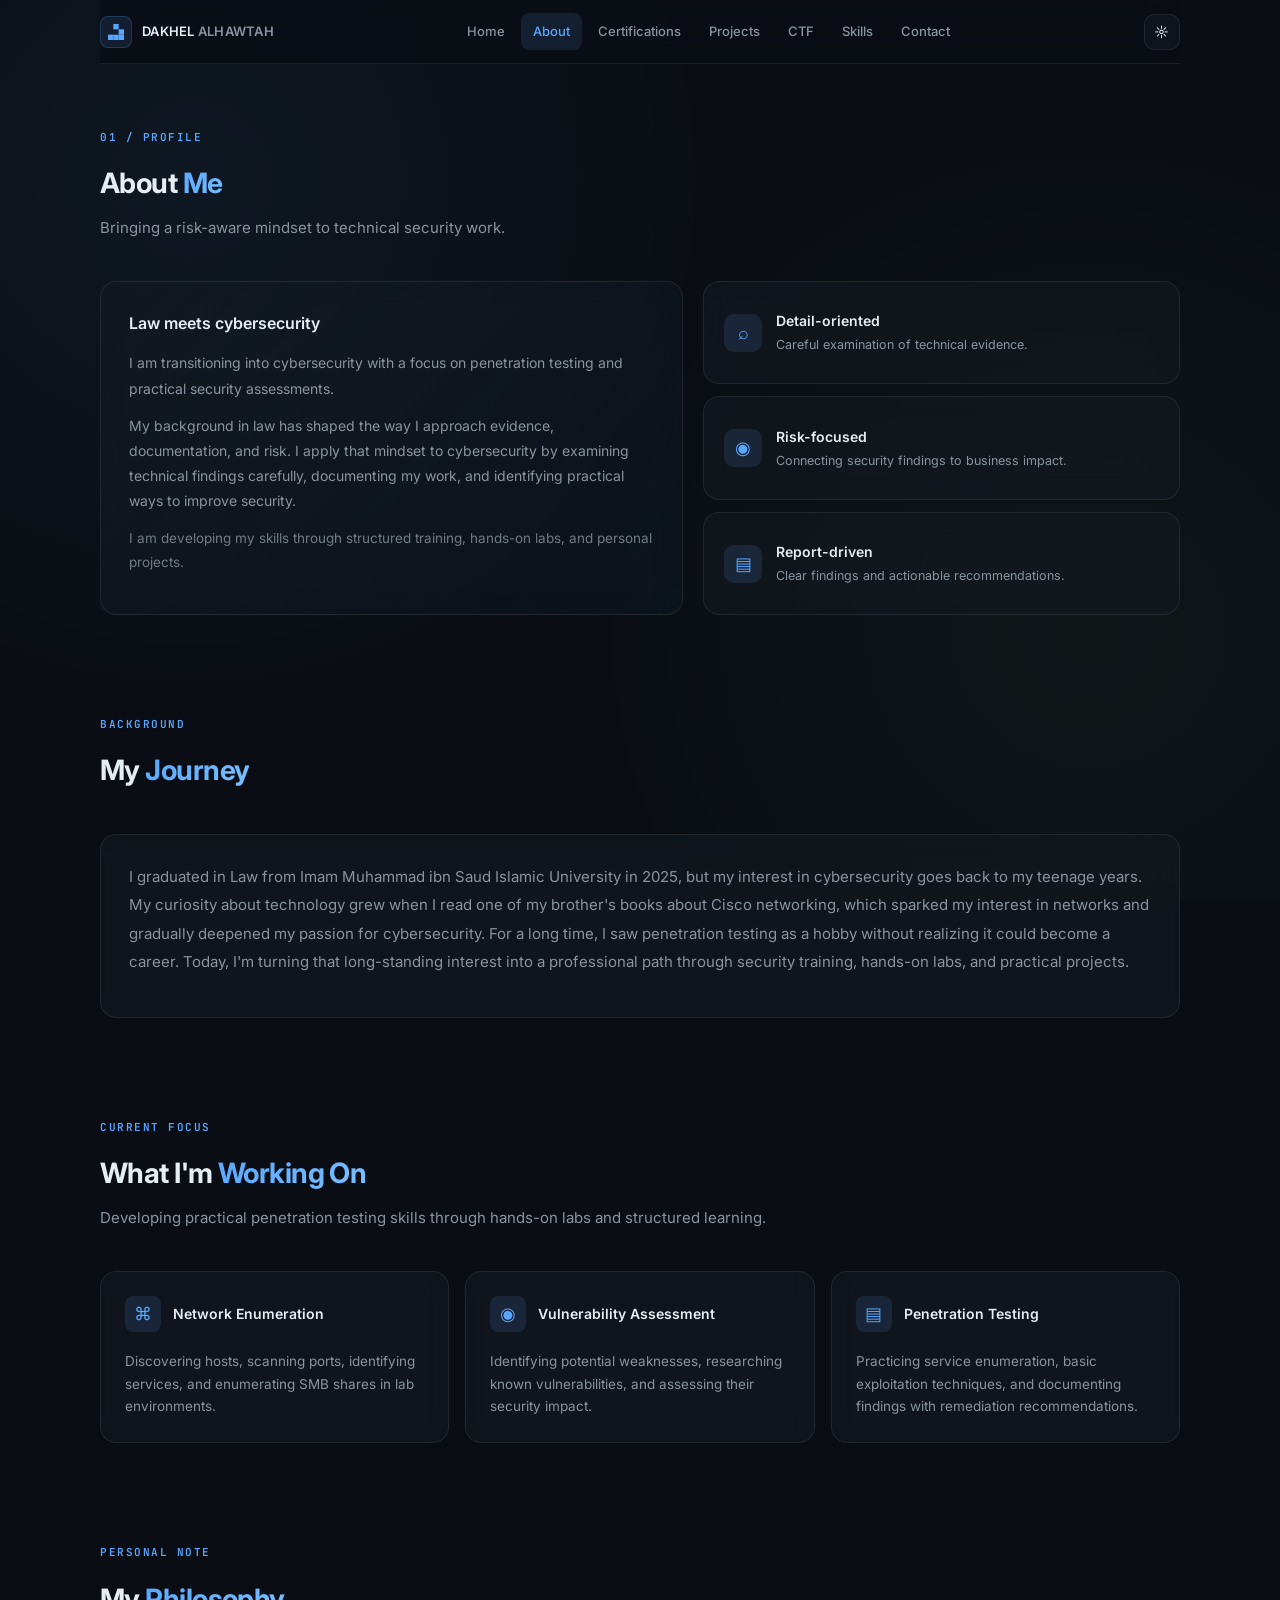
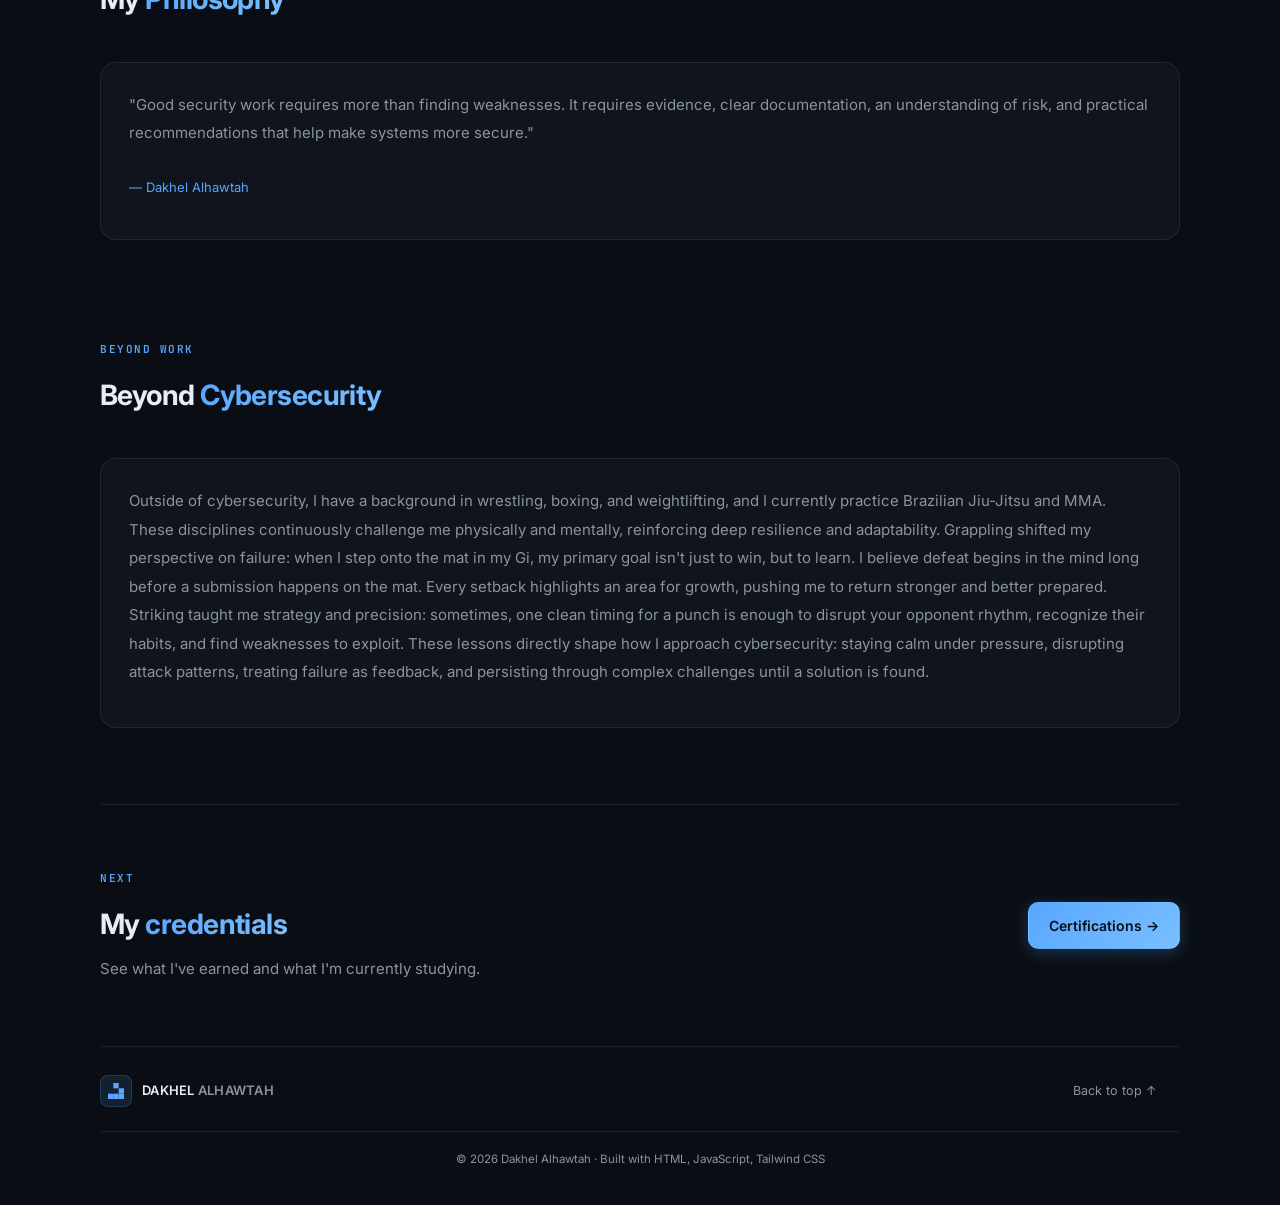
==== commit fbcd1d0e: "Fix HTML structure and formatting in about.html" ====
--- a/about.html
+++ b/about.html
@@ -5,7 +5,7 @@
   <meta name="viewport" content="width=device-width, initial-scale=1">
   <meta name="theme-color" content="#061018">
   <meta name="description" content="About Dakhel Alhawtah — cybersecurity professional transitioning from law into penetration testing and security assessments.">
-  <title>About — Dakhel Alhawtah</title>
+  <title>About - Dakhel Alhawtah</title>
   <link rel="preconnect" href="https://fonts.googleapis.com">
   <link rel="preconnect" href="https://fonts.gstatic.com" crossorigin>
   <link href="https://fonts.googleapis.com/css2?family=Inter:wght@400;500;600;700;800&family=JetBrains+Mono:wght@400;500;600&display=swap" rel="stylesheet">
@@ -137,7 +137,13 @@
       </div>
       <article class="panel methodology-intro">
   <p style="font-size:15px;line-height:1.9;color:var(--muted);">
-          Outside of cybersecurity, I practice martial arts and weightlifting. Both have taught me discipline, patience, and resilience - qualities that translate directly into security work, where progress often comes from consistent effort rather than quick wins.
+          Outside of cybersecurity, I have a background in wrestling, boxing, and weightlifting, and I currently practice Brazilian Jiu-Jitsu and MMA. These disciplines continuously challenge me physically and mentally, reinforcing deep resilience and adaptability.
+
+          Grappling shifted my perspective on failure: when I step onto the mat in my Gi, my primary goal isn't just to win, but to learn. I believe defeat begins in the mind long before a submission happens on the mat. Every setback highlights an area for growth, pushing me to return stronger and better prepared.
+          
+          Striking taught me strategy and precision: sometimes, one clean timing for a punch is enough to disrupt your opponent rhythm, recognize their habits, and find weaknesses to exploit.
+          
+          These lessons directly shape how I approach cybersecurity: staying calm under pressure, disrupting attack patterns, treating failure as feedback, and persisting through complex challenges until a solution is found.
         </p>
       </article>
     </section>
--- a/style.css
+++ b/style.css
@@ -452,10 +452,31 @@
   align-items:center;
   gap:16px;
 }
+.credential-card{
+  position:relative;
+  overflow:hidden;
+}
+
+.credential-card::before{
+  content:"";
+  position:absolute;
+  top:0;
+  left:0;
+  right:0;
+  height:2px;
+  background:linear-gradient(90deg, transparent, var(--accent), transparent);
+  opacity:0;
+  transition:opacity .3s;
+}
+
 .credential-card:hover{
-  border-color:var(--border-hover);
-  transform:translateY(-2px);
-  box-shadow:0 8px 24px rgba(0,0,0,0.2);
+  border-color:var(--accent);
+  transform:translateY(-4px);
+  box-shadow:0 16px 40px rgba(88,166,255,0.15), 0 0 24px rgba(88,166,255,0.08);
+}
+
+.credential-card:hover::before{
+  opacity:1;
 }
 .credential-icon{
   width:44px;
@@ -979,4 +1000,4 @@
     rgba(10,14,20,0.9) 100%
   );
   pointer-events: none;
-}+}
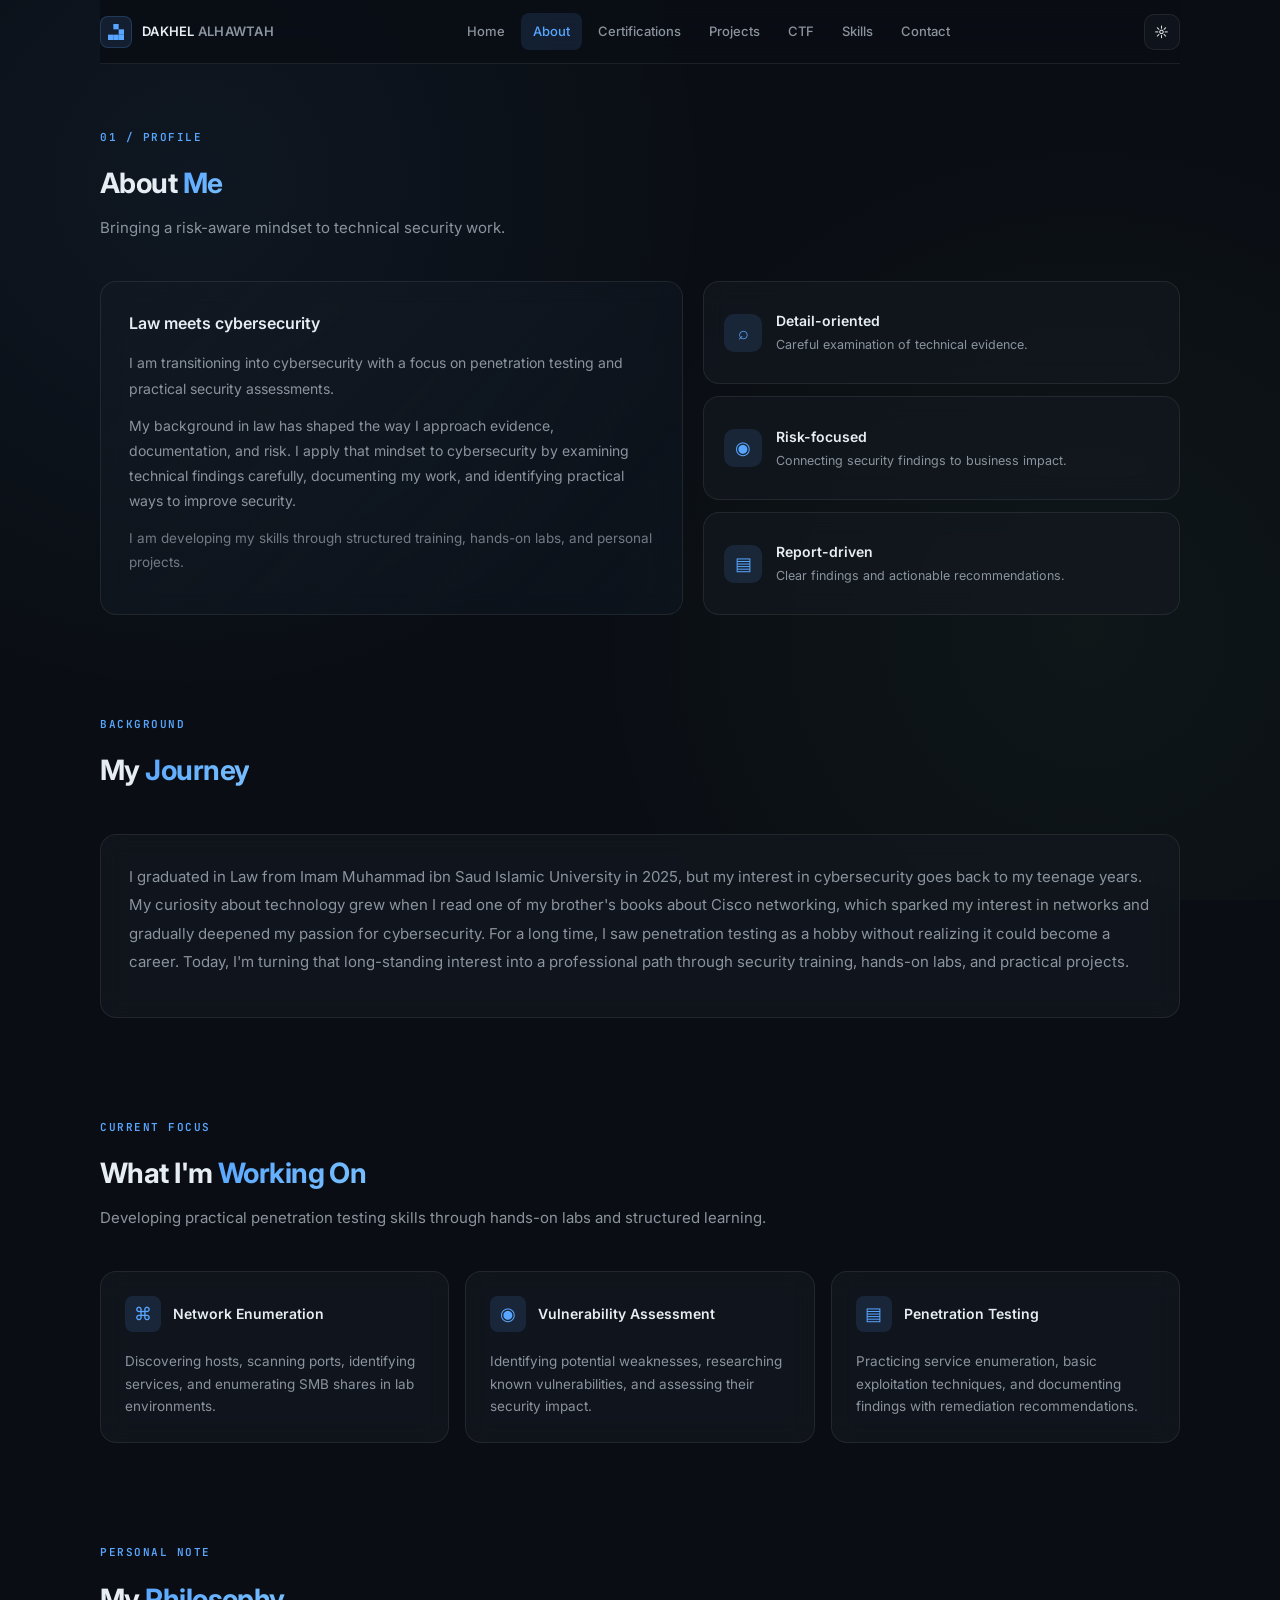
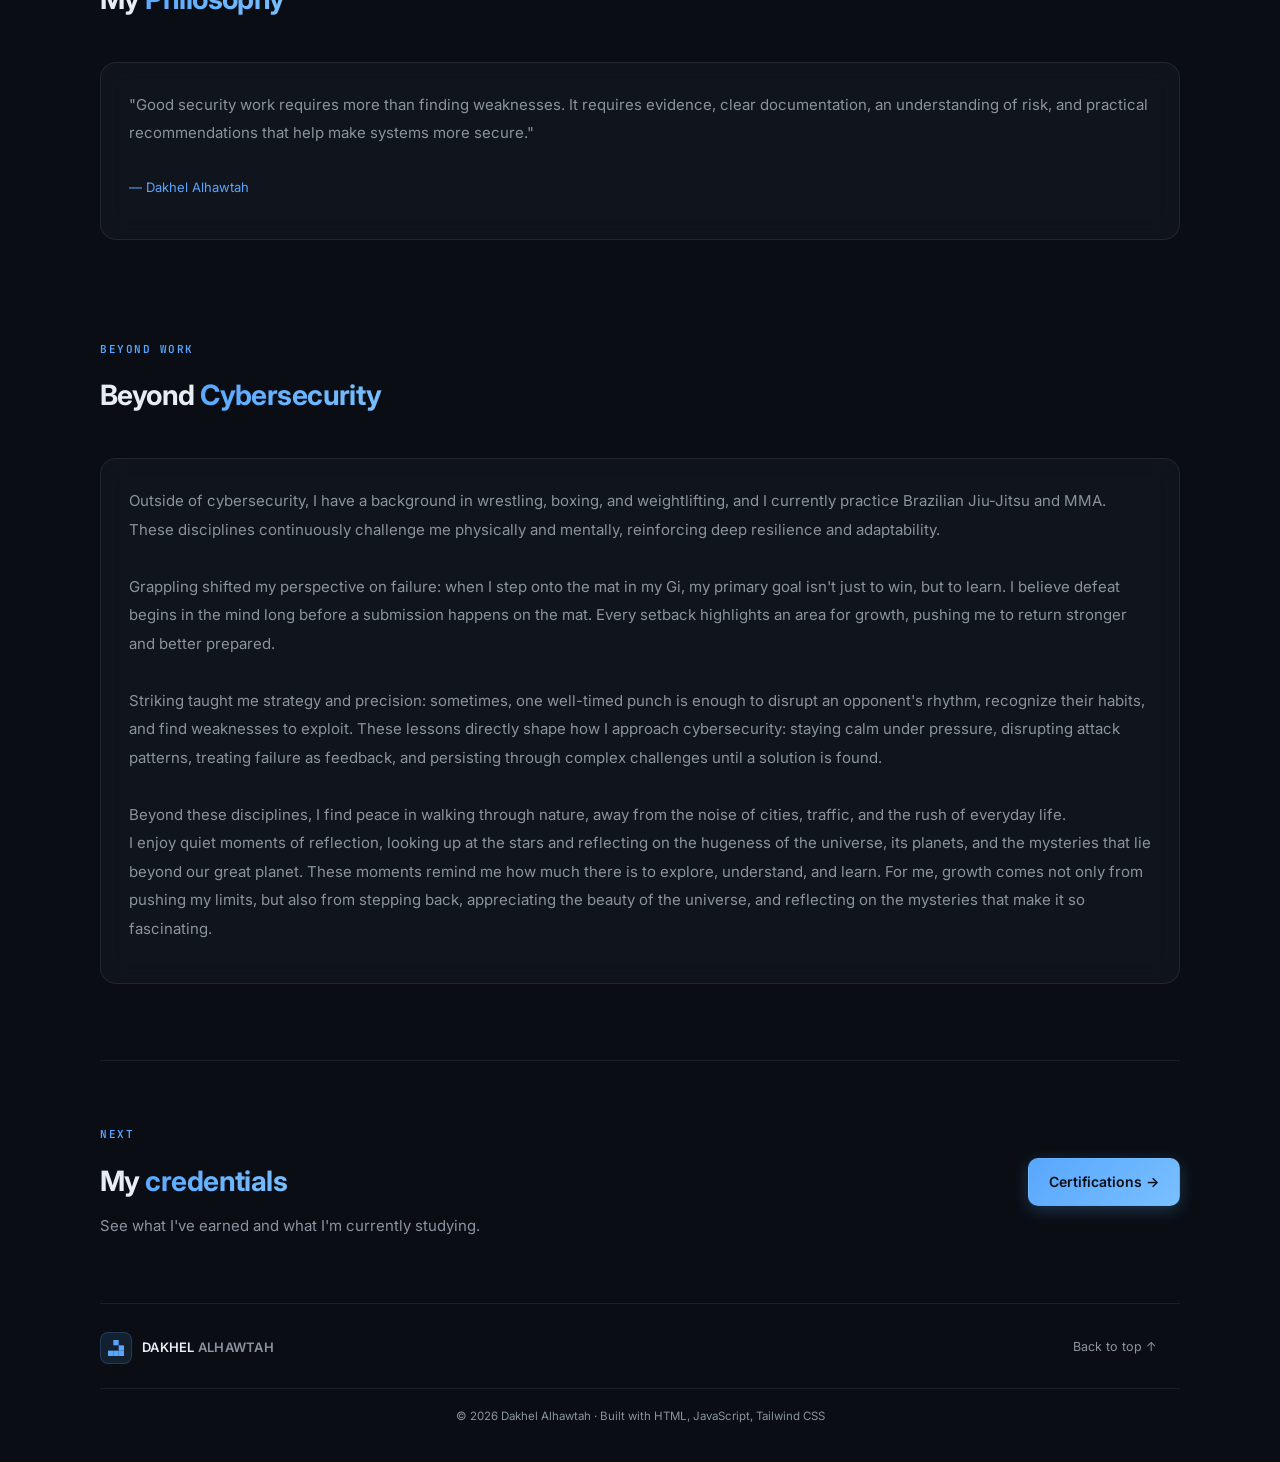
==== commit d3e83e04: "Fix HTML formatting and structure in about.html" ====
--- a/about.html
+++ b/about.html
@@ -137,14 +137,15 @@
       </div>
       <article class="panel methodology-intro">
   <p style="font-size:15px;line-height:1.9;color:var(--muted);">
-          Outside of cybersecurity, I have a background in wrestling, boxing, and weightlifting, and I currently practice Brazilian Jiu-Jitsu and MMA. These disciplines continuously challenge me physically and mentally, reinforcing deep resilience and adaptability.
+         Outside of cybersecurity, I have a background in wrestling, boxing, and weightlifting, and I currently practice Brazilian Jiu-Jitsu and MMA. These disciplines continuously challenge me physically and mentally, reinforcing deep resilience and adaptability.<br>
 
-          Grappling shifted my perspective on failure: when I step onto the mat in my Gi, my primary goal isn't just to win, but to learn. I believe defeat begins in the mind long before a submission happens on the mat. Every setback highlights an area for growth, pushing me to return stronger and better prepared.
-          
-          Striking taught me strategy and precision: sometimes, one clean timing for a punch is enough to disrupt your opponent rhythm, recognize their habits, and find weaknesses to exploit.
-          
-          These lessons directly shape how I approach cybersecurity: staying calm under pressure, disrupting attack patterns, treating failure as feedback, and persisting through complex challenges until a solution is found.
-        </p>
+    <br>Grappling shifted my perspective on failure: when I step onto the mat in my Gi, my primary goal isn't just to win, but to learn. I believe defeat begins in the mind long before a submission happens on the mat. Every setback highlights an area for growth, pushing me to return stronger and better prepared.<br>
+
+    <br>Striking taught me strategy and precision: sometimes, one well-timed punch is enough to disrupt an opponent's rhythm, recognize their habits, and find weaknesses to exploit.
+
+    These lessons directly shape how I approach cybersecurity: staying calm under pressure, disrupting attack patterns, treating failure as feedback, and persisting through complex challenges until a solution is found.<br>
+
+    <br>Beyond these disciplines, I find peace in walking through nature, away from the noise of cities, traffic, and the rush of everyday life. <br>I enjoy quiet moments of reflection, looking up at the stars and reflecting on the hugeness of the universe, its planets, and the mysteries that lie beyond our great planet. These moments remind me how much there is to explore, understand, and learn. For me, growth comes not only from pushing my limits, but also from stepping back, appreciating the beauty of the universe, and reflecting on the mysteries that make it so fascinating.        </p>
       </article>
     </section>
 
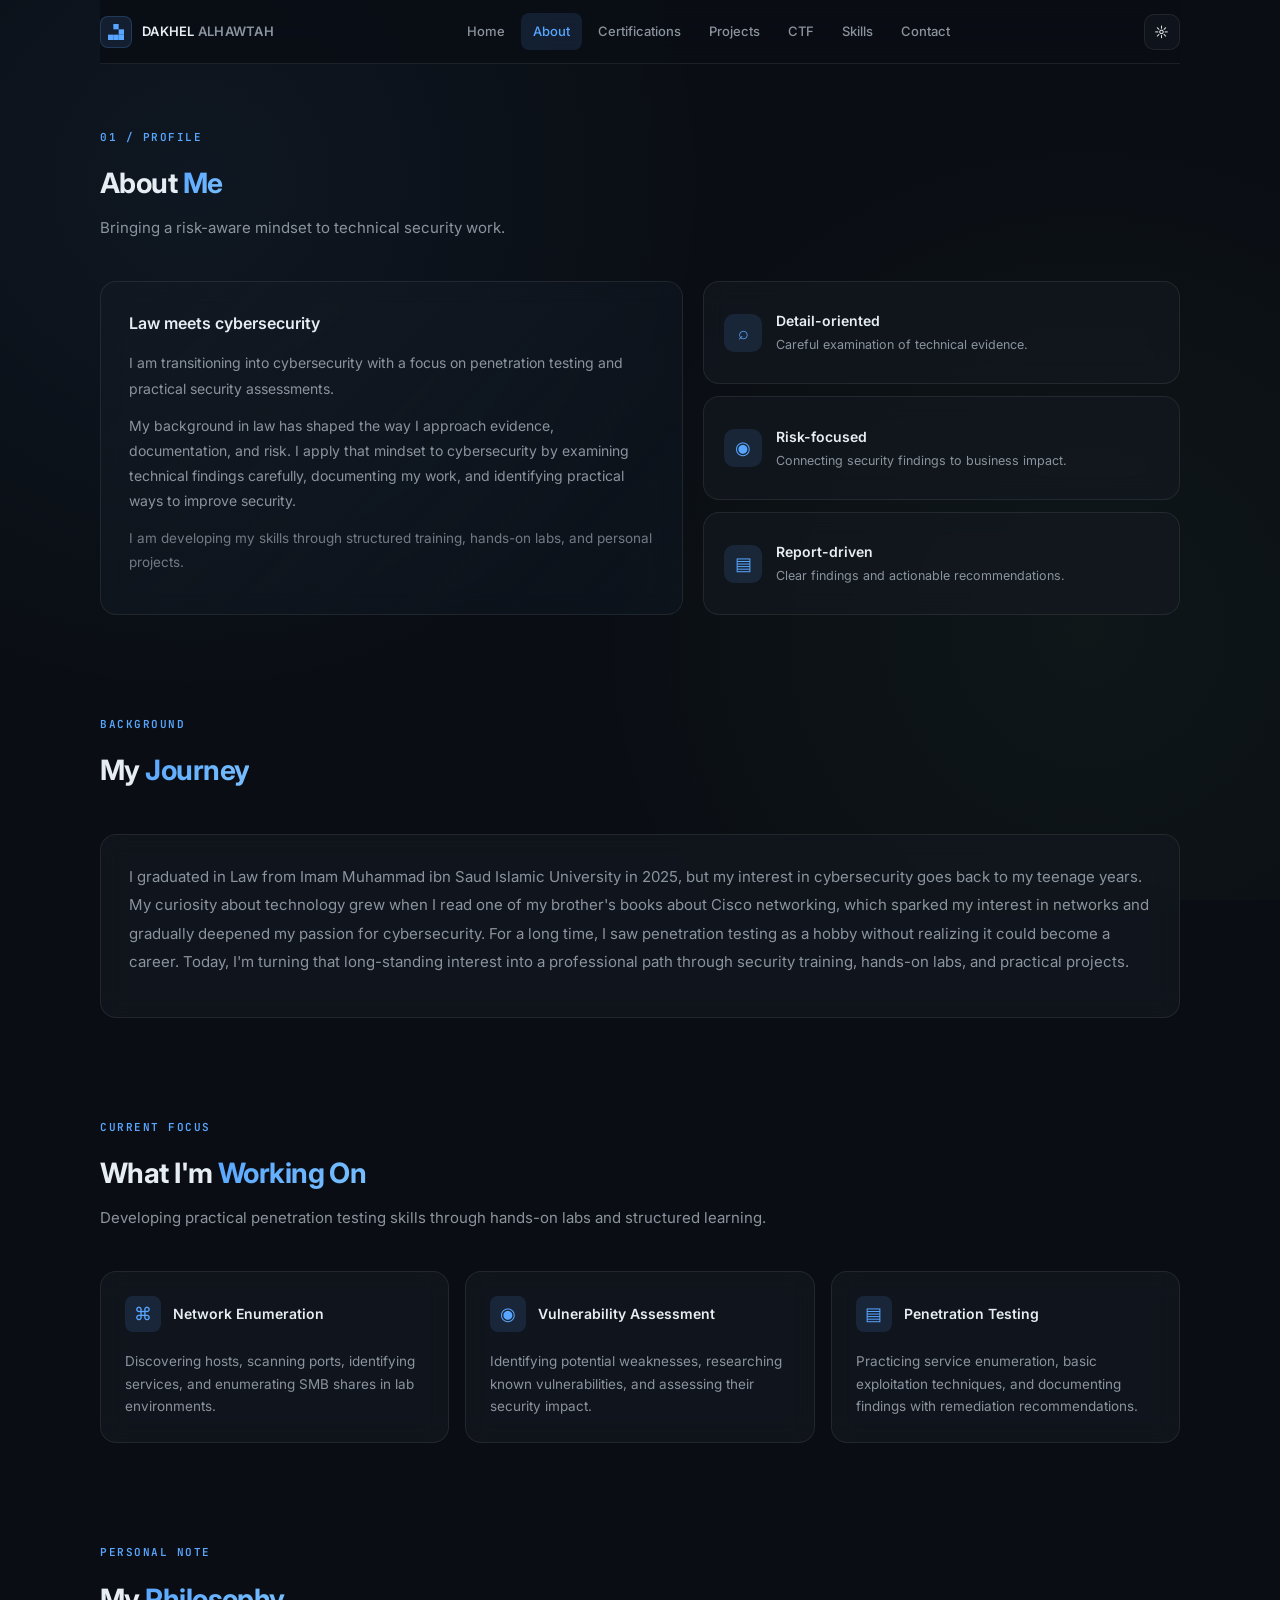
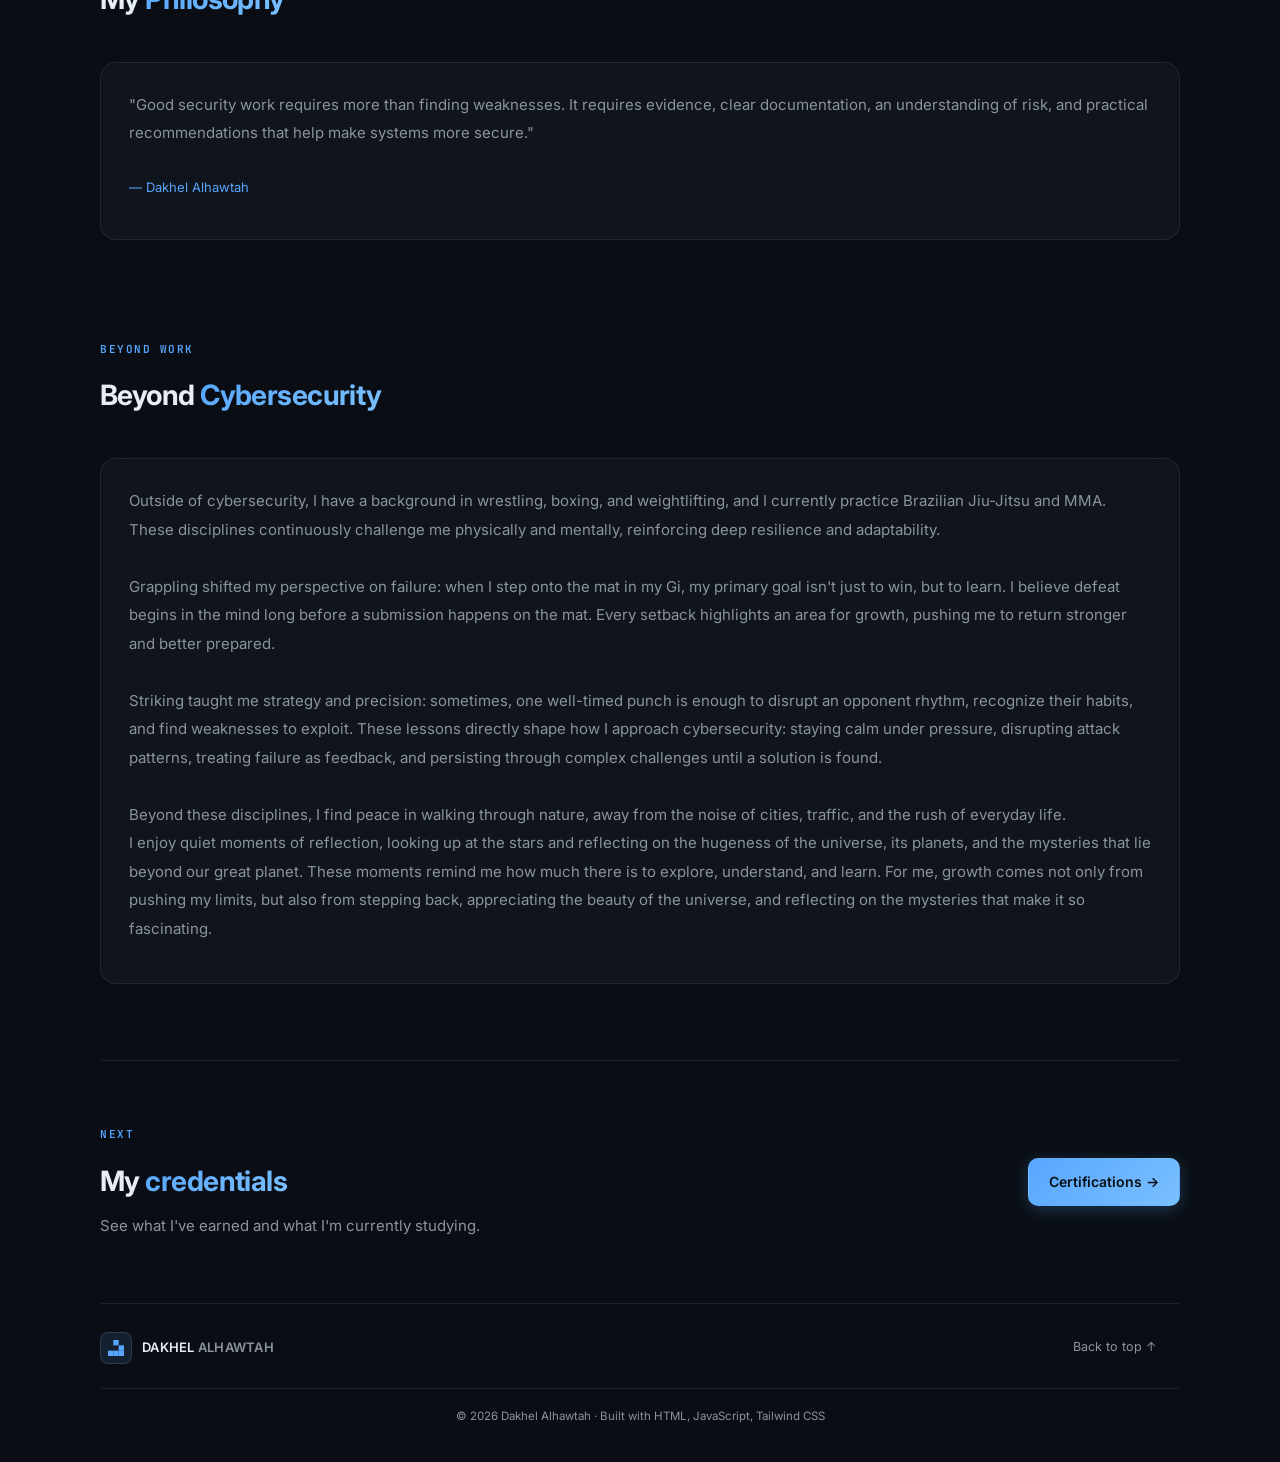
==== commit 1a739d47: "Fix HTML encoding issues in about.html grammar check" ====
--- a/about.html
+++ b/about.html
@@ -141,7 +141,7 @@
 
     <br>Grappling shifted my perspective on failure: when I step onto the mat in my Gi, my primary goal isn't just to win, but to learn. I believe defeat begins in the mind long before a submission happens on the mat. Every setback highlights an area for growth, pushing me to return stronger and better prepared.<br>
 
-    <br>Striking taught me strategy and precision: sometimes, one well-timed punch is enough to disrupt an opponent's rhythm, recognize their habits, and find weaknesses to exploit.
+    <br>Striking taught me strategy and precision: sometimes, one well-timed punch is enough to disrupt an opponent rhythm, recognize their habits, and find weaknesses to exploit.
 
     These lessons directly shape how I approach cybersecurity: staying calm under pressure, disrupting attack patterns, treating failure as feedback, and persisting through complex challenges until a solution is found.<br>
 
